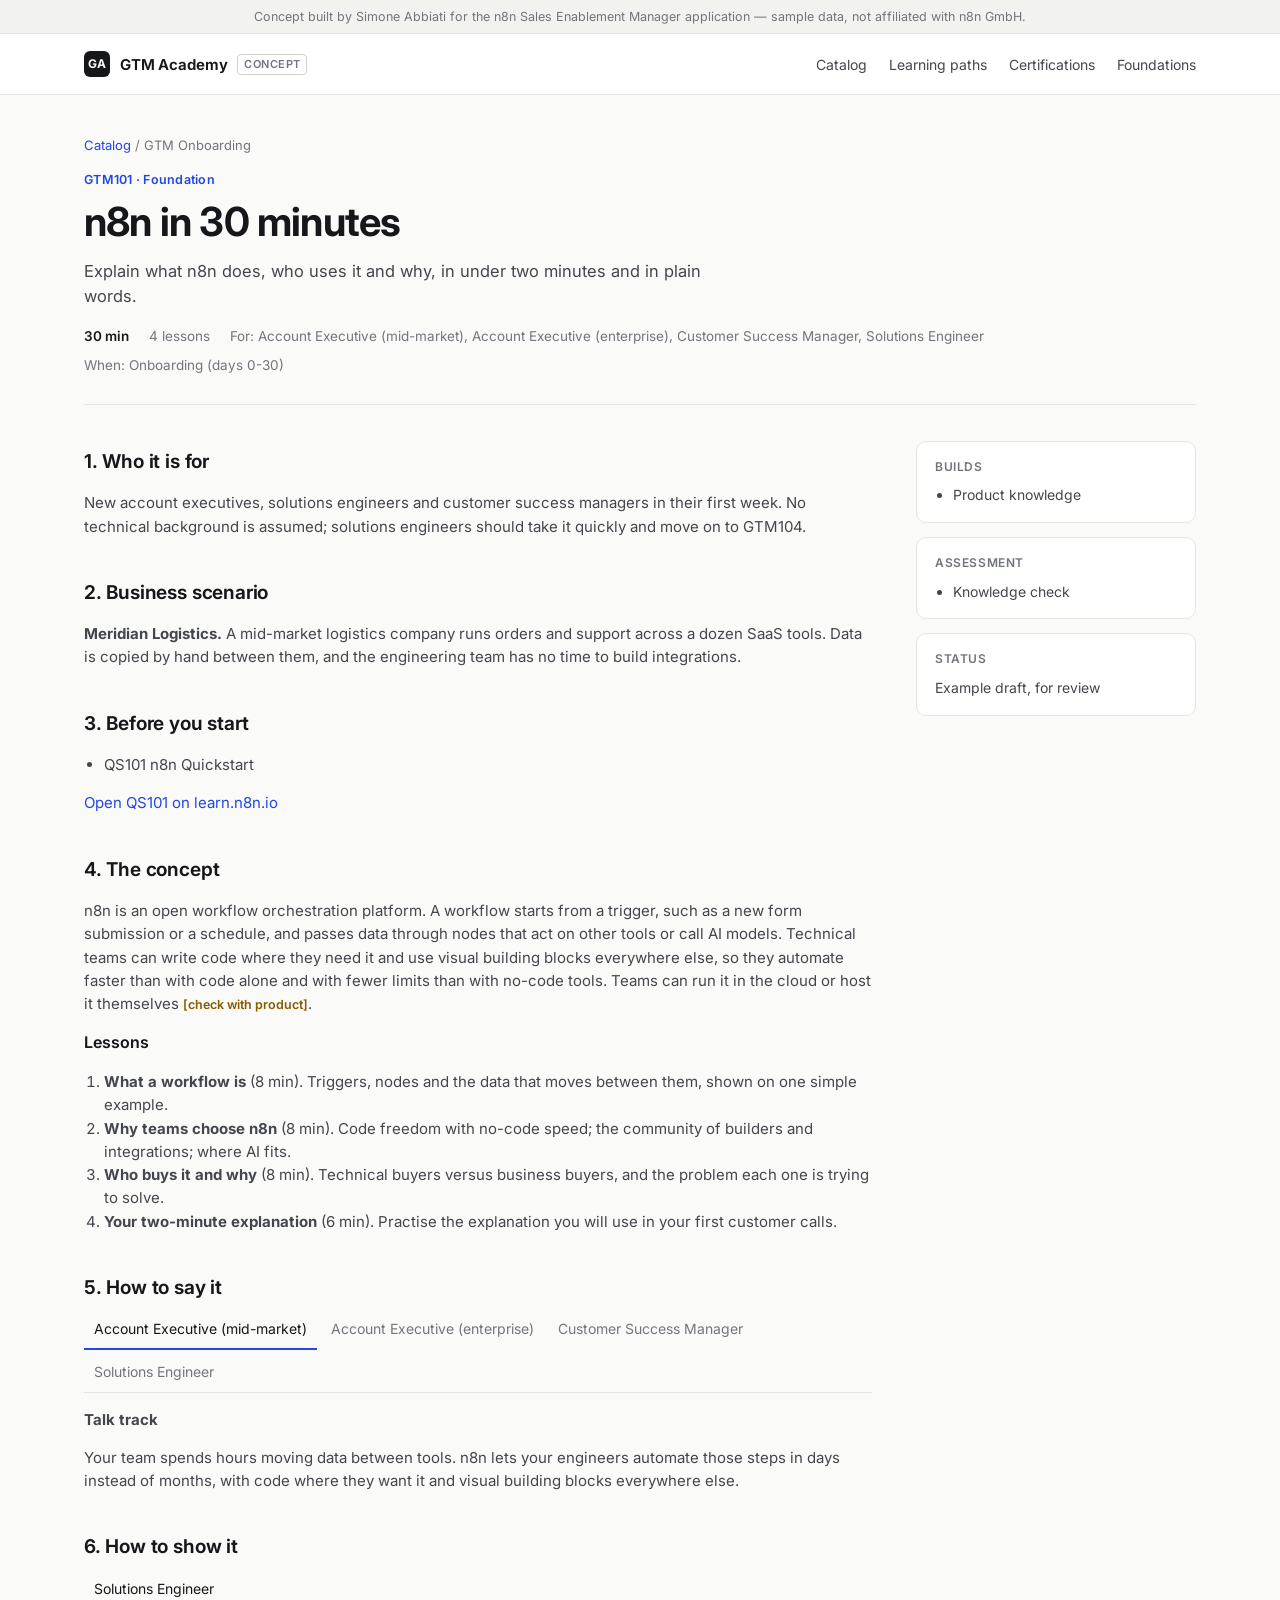
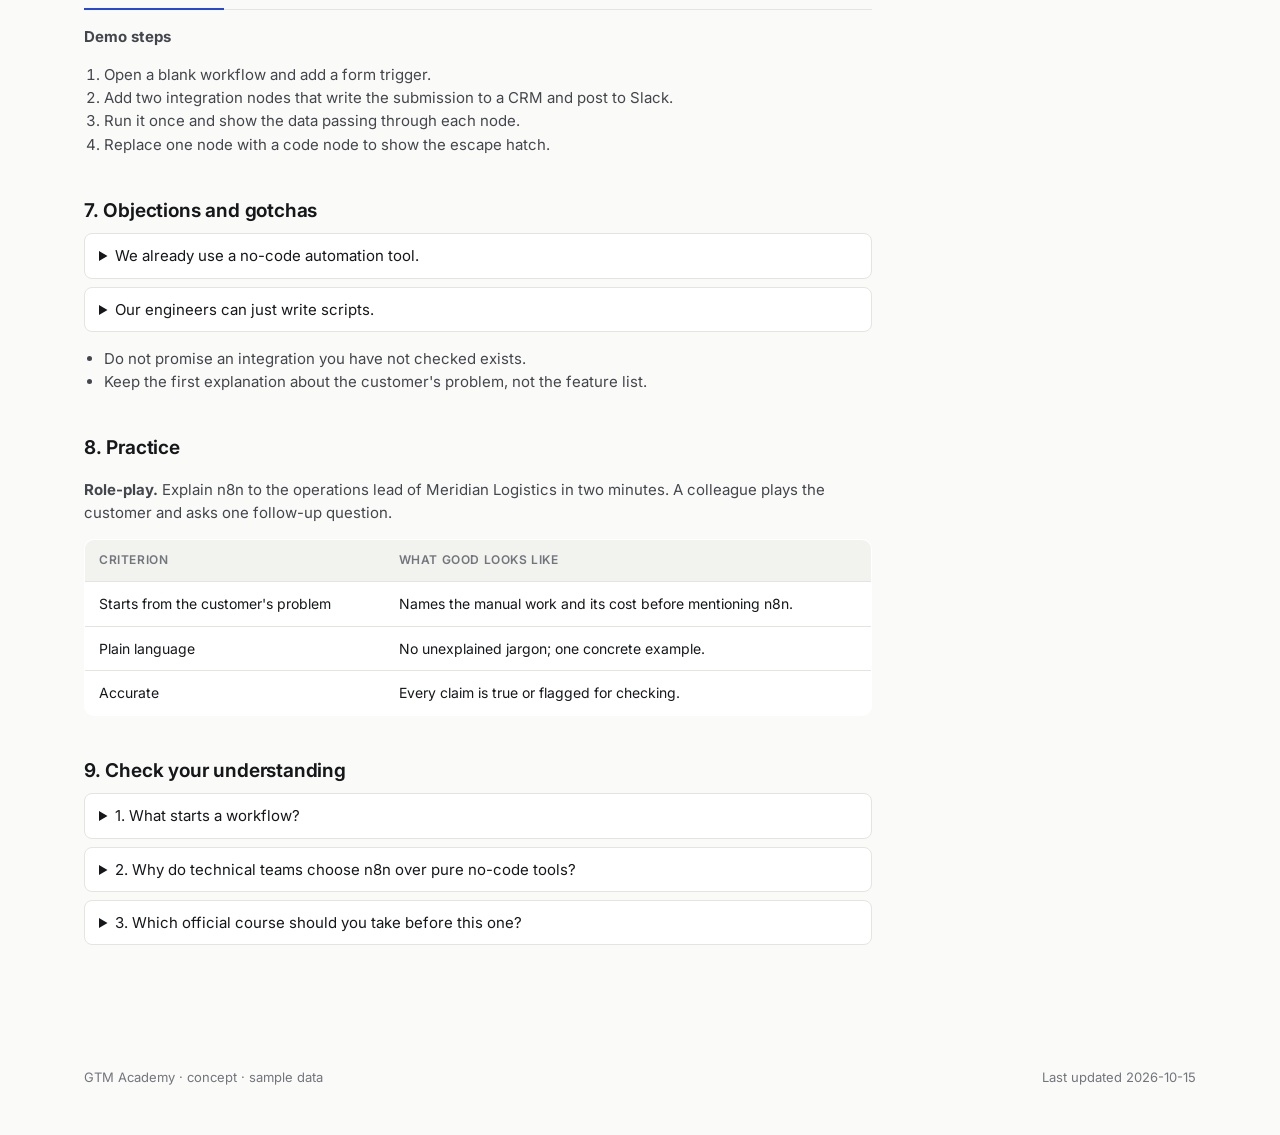
==== courses/GTM101.html @ ddec6ddb "Redesign: professional catalog, course template, taxonomy-driven data Co-Authored-By: Claude Opus 5." ====
<!doctype html>
<html lang="en">
<head>
<meta charset="utf-8">
<meta name="viewport" content="width=device-width, initial-scale=1">
<title>n8n in 30 minutes — GTM Academy (concept)</title>
<link rel="preconnect" href="https://fonts.googleapis.com">
<link href="https://fonts.googleapis.com/css2?family=Inter:wght@400;500;600;650;700&display=swap" rel="stylesheet">
<link rel="stylesheet" href="../templates/style.css">
</head>
<body>
<div class="notice">Concept built by Simone Abbiati for the n8n Sales Enablement Manager application — sample data, not affiliated with n8n GmbH.</div>
<header class="top"><div class="wrap">
  <a class="brand" href="../"><span class="mark">GA</span>GTM Academy <span class="chip">Concept</span></a>
  <nav class="links"><a href="../#catalog">Catalog</a><a href="../#paths">Learning paths</a><a href="../#certifications">Certifications</a><a href="../#foundations">Foundations</a></nav>
</div></header>
<main class="wrap">
  <div class="course-head">
    <div class="crumbs"><a href="../#catalog">Catalog</a> / <span id="c-path"></span></div>
    <p class="eyebrow" id="c-code"></p>
    <h1 id="c-title"></h1>
    <p class="lead" id="c-objective"></p>
    <div class="facts-row" id="c-facts"></div>
  </div>
  <div class="course">
    <article id="c-body"></article>
    <aside id="c-side"></aside>
  </div>
</main>
<footer><div class="wrap"><span>GTM Academy · concept · sample data</span><span id="c-updated"></span></div></footer>
<script id="course-data" type="application/json">{"id": "GTM101", "title": "n8n in 30 minutes", "path": "GTM Onboarding", "level": "Foundation", "levelId": "L1", "minutes": 30, "roles": ["AE_MM", "AE_ENT", "CSM", "SE"], "competencies": ["Product knowledge"], "moments": ["Onboarding (days 0-30)"], "assessment": ["Knowledge check"], "status": "Example draft, for review", "updated": "2026-10-15", "objective": "Explain what n8n does, who uses it and why, in under two minutes and in plain words.", "who_its_for": "New account executives, solutions engineers and customer success managers in their first week. No technical background is assumed; solutions engineers should take it quickly and move on to GTM104.", "scenario": {"name": "Meridian Logistics", "problem": "A mid-market logistics company runs orders and support across a dozen SaaS tools. Data is copied by hand between them, and the engineering team has no time to build integrations."}, "prerequisites": [{"code": "QS101", "title": "n8n Quickstart", "url": "https://learn.n8n.io/courses/course-v1:n8n+QS101+2026H2/about"}], "concept": "n8n is an open workflow orchestration platform. A workflow starts from a trigger, such as a new form submission or a schedule, and passes data through nodes that act on other tools or call AI models. Technical teams can write code where they need it and use visual building blocks everywhere else, so they automate faster than with code alone and with fewer limits than with no-code tools. Teams can run it in the cloud or host it themselves [CHECK WITH PRODUCT].", "lessons": [{"title": "What a workflow is", "minutes": 8, "summary": "Triggers, nodes and the data that moves between them, shown on one simple example."}, {"title": "Why teams choose n8n", "minutes": 8, "summary": "Code freedom with no-code speed; the community of builders and integrations; where AI fits."}, {"title": "Who buys it and why", "minutes": 8, "summary": "Technical buyers versus business buyers, and the problem each one is trying to solve."}, {"title": "Your two-minute explanation", "minutes": 6, "summary": "Practise the explanation you will use in your first customer calls."}], "by_role": {"AE_MM": {"say": {"format": "Talk track", "text": "Your team spends hours moving data between tools. n8n lets your engineers automate those steps in days instead of months, with code where they want it and visual building blocks everywhere else."}}, "AE_ENT": {"say": {"format": "Talk track", "text": "n8n gives your platform team one place to build, run and govern automations, including AI agents, in the cloud or on your own infrastructure [CHECK WITH PRODUCT]."}}, "CSM": {"say": {"format": "Customer email", "text": "Subject: Getting more from your first workflows. A short note on the three workflows teams like yours usually automate next, and a link to book 20 minutes with me."}}, "SE": {"say": {"format": "Talk track", "text": "Start from the trigger and the systems involved; show that every node can be replaced by code when the visual version is not enough."}, "show": {"format": "Demo steps", "steps": ["Open a blank workflow and add a form trigger.", "Add two integration nodes that write the submission to a CRM and post to Slack.", "Run it once and show the data passing through each node.", "Replace one node with a code node to show the escape hatch."]}}}, "objections": [{"q": "We already use a no-code automation tool.", "a": "Ask where it stops: custom logic, volume, cost or data residency. n8n is chosen when teams outgrow those limits [CHECK WITH PRODUCT]."}, {"q": "Our engineers can just write scripts.", "a": "They can. The question is who maintains them, monitors them and changes them next quarter. Workflows make that visible to the whole team."}], "gotchas": ["Do not promise an integration you have not checked exists.", "Keep the first explanation about the customer's problem, not the feature list."], "practice": {"type": "Role-play", "brief": "Explain n8n to the operations lead of Meridian Logistics in two minutes. A colleague plays the customer and asks one follow-up question.", "rubric": [{"criterion": "Starts from the customer's problem", "good": "Names the manual work and its cost before mentioning n8n."}, {"criterion": "Plain language", "good": "No unexplained jargon; one concrete example."}, {"criterion": "Accurate", "good": "Every claim is true or flagged for checking."}]}, "check": [{"q": "What starts a workflow?", "answer": "A trigger, such as a new form submission, a webhook or a schedule."}, {"q": "Why do technical teams choose n8n over pure no-code tools?", "answer": "They can write code where they need it and avoid the limits of visual-only tools, while still building faster than with code alone."}, {"q": "Which official course should you take before this one?", "answer": "QS101 n8n Quickstart."}]}</script>
<script>
(function(){
  var C=JSON.parse(document.getElementById('course-data').textContent);
  var esc=function(t){return String(t==null?'':t).replace(/[&<>"]/g,function(c){return {'&':'&amp;','<':'&lt;','>':'&gt;','"':'&quot;'}[c]}).replace(/\[CHECK WITH PRODUCT\]/g,'<span class="check">[check with product]</span>')};
  var ROLE={AE_MM:'Account Executive (mid-market)',AE_ENT:'Account Executive (enterprise)',SE:'Solutions Engineer',CSM:'Customer Success Manager',PARTNER:'Partner / implementation consultant'};
  var $=function(s){return document.getElementById(s)};
  document.title=C.title+' — GTM Academy (concept)';
  $('c-path').textContent=C.path; $('c-code').textContent=C.id+' · '+C.level; $('c-title').textContent=C.title; $('c-objective').textContent=C.objective;
  $('c-facts').innerHTML=['<span><b>'+C.minutes+' min</b></span>','<span>'+esc(C.lessons.length)+' lessons</span>','<span>For: '+esc(C.roles.map(function(r){return ROLE[r]||r}).join(', '))+'</span>','<span>When: '+esc(C.moments.join(', '))+'</span>'].join('');
  var ul=function(a){return '<ul>'+a.map(function(x){return '<li>'+esc(x)+'</li>'}).join('')+'</ul>'};
  var tabs=function(key,label){var roles=C.roles.filter(function(r){return C.by_role[r]&&C.by_role[r][key]});
    if(!roles.length)return '';
    return '<section><h2>'+label+'</h2><div class="tabs" data-k="'+key+'">'+roles.map(function(r,i){return '<button data-r="'+r+'" class="'+(i?'':'on')+'">'+esc(ROLE[r]||r)+'</button>'}).join('')+'</div>'+
      roles.map(function(r,i){var b=C.by_role[r][key];return '<div class="pane" data-k="'+key+'" data-r="'+r+'"'+(i?' hidden':'')+'><p><b>'+esc(b.format)+'</b></p>'+(b.steps?'<ol>'+b.steps.map(function(s){return '<li>'+esc(s)+'</li>'}).join('')+'</ol>':'')+(b.text?'<p>'+esc(b.text)+'</p>':'')+'</div>'}).join('')+'</section>'};
  var h='';
  h+='<section><h2>1. Who it is for</h2><p>'+esc(C.who_its_for)+'</p></section>';
  h+='<section><h2>2. Business scenario</h2><p><b>'+esc(C.scenario.name)+'.</b> '+esc(C.scenario.problem)+'</p></section>';
  h+='<section><h2>3. Before you start</h2>'+(C.prerequisites.length?ul(C.prerequisites.map(function(p){return p.code+' '+p.title})):'<p>No prerequisite.</p>')+(C.prerequisites.length?'<p>'+C.prerequisites.map(function(p){return '<a href="'+p.url+'" target="_blank" rel="noopener">Open '+esc(p.code)+' on learn.n8n.io</a>'}).join(' · ')+'</p>':'')+'</section>';
  h+='<section><h2>4. The concept</h2><p>'+esc(C.concept)+'</p><h3>Lessons</h3><ol>'+C.lessons.map(function(l){return '<li><b>'+esc(l.title)+'</b> ('+l.minutes+' min). '+esc(l.summary)+'</li>'}).join('')+'</ol></section>';
  h+=tabs('say','5. How to say it');
  h+=tabs('show','6. How to show it');
  h+='<section><h2>7. Objections and gotchas</h2>'+C.objections.map(function(o){return '<details class="q"><summary>'+esc(o.q)+'</summary><p>'+esc(o.a)+'</p></details>'}).join('')+(C.gotchas&&C.gotchas.length?ul(C.gotchas):'')+'</section>';
  h+='<section><h2>8. Practice</h2><p><b>'+esc(C.practice.type)+'.</b> '+esc(C.practice.brief)+'</p><table class="t"><thead><tr><th>Criterion</th><th>What good looks like</th></tr></thead><tbody>'+C.practice.rubric.map(function(r){return '<tr><td>'+esc(r.criterion)+'</td><td>'+esc(r.good)+'</td></tr>'}).join('')+'</tbody></table></section>';
  h+='<section><h2>9. Check your understanding</h2>'+C.check.map(function(q,i){return '<details class="q"><summary>'+(i+1)+'. '+esc(q.q)+'</summary><p>'+esc(q.answer)+'</p></details>'}).join('')+'</section>';
  $('c-body').innerHTML=h;
  document.querySelectorAll('.tabs').forEach(function(t){t.querySelectorAll('button').forEach(function(b){b.onclick=function(){var k=t.dataset.k;t.querySelectorAll('button').forEach(function(x){x.classList.toggle('on',x===b)});document.querySelectorAll('.pane[data-k="'+k+'"]').forEach(function(p){p.hidden=p.dataset.r!==b.dataset.r})}})});
  $('c-side').innerHTML='<div class="box"><h4>Builds</h4>'+ul(C.competencies)+'</div><div class="box"><h4>Assessment</h4>'+ul(C.assessment)+'</div><div class="box"><h4>Status</h4><p style="margin:0;color:var(--soft)">'+esc(C.status)+'</p></div>';
  $('c-updated').textContent='Last updated '+C.updated;
})();
</script>
</body>
</html>
---- templates/style.css ----
:root{
  --bg:#FAFAF8; --surface:#FFFFFF; --ink:#16171A; --soft:#44464D; --muted:#73757D; --line:#E4E4E0; --line-strong:#D2D2CC;
  --accent:#2347E0; --accent-ink:#FFFFFF; --accent-soft:#EEF1FE; --notice:#F2F2EE;
  --l1:#2F6B3A; --l2:#8A5A00; --l3:#8E2D22;
  --radius:10px; --shadow:0 1px 2px rgba(20,20,20,.04);
  --sans:"Inter",system-ui,-apple-system,"Segoe UI",sans-serif;
}
@media (prefers-color-scheme:dark){:root{
  --bg:#121315; --surface:#1A1B1E; --ink:#ECECEA; --soft:#C3C4C7; --muted:#8C8E95; --line:#2A2B2F; --line-strong:#3A3B40;
  --accent:#7C9BFF; --accent-ink:#0E1220; --accent-soft:#1D2337; --notice:#1D1E21;
  --l1:#7CC48A; --l2:#E0B45A; --l3:#E58A7C; --shadow:none;
}}
*{box-sizing:border-box}
html{scroll-behavior:smooth}
body{margin:0;background:var(--bg);color:var(--ink);font:15px/1.55 var(--sans);-webkit-font-smoothing:antialiased}
a{color:var(--accent);text-decoration:none}
a:hover{text-decoration:underline}
.wrap{max-width:1160px;margin:0 auto;padding:0 24px}
.notice{background:var(--notice);border-bottom:1px solid var(--line);font-size:12.5px;color:var(--muted);text-align:center;padding:7px 16px}
header.top{background:var(--surface);border-bottom:1px solid var(--line);position:sticky;top:0;z-index:5}
header.top .wrap{display:flex;align-items:center;justify-content:space-between;height:60px;gap:16px}
.brand{display:flex;align-items:center;gap:10px;color:var(--ink);font-weight:650;letter-spacing:-.01em}
.brand:hover{text-decoration:none}
.mark{width:26px;height:26px;border-radius:6px;background:var(--ink);color:var(--bg);display:grid;place-items:center;font-size:12px;font-weight:700}
.chip{font-size:11px;font-weight:600;letter-spacing:.04em;text-transform:uppercase;color:var(--muted);border:1px solid var(--line-strong);border-radius:4px;padding:1px 6px}
nav.links{display:flex;gap:22px;font-size:14px}
nav.links a{color:var(--soft)}
nav.links a:hover{color:var(--ink);text-decoration:none}
.hero{padding:56px 0 36px;border-bottom:1px solid var(--line)}
.eyebrow{font-size:12.5px;font-weight:600;color:var(--accent);letter-spacing:.02em;margin:0 0 10px}
h1{font-size:clamp(28px,3.4vw,40px);line-height:1.15;letter-spacing:-.02em;margin:0;max-width:22ch;font-weight:680}
h2{font-size:22px;letter-spacing:-.01em;margin:0 0 6px;font-weight:650}
h3{font-size:16px;margin:0;font-weight:620}
.lead{color:var(--soft);font-size:16.5px;max-width:62ch;margin:14px 0 0}
.search{margin-top:26px;display:flex;max-width:560px}
.search input{flex:1;font:inherit;font-size:15px;padding:12px 14px;border:1px solid var(--line-strong);border-radius:var(--radius);background:var(--surface);color:var(--ink)}
.search input:focus{outline:2px solid var(--accent-soft);border-color:var(--accent)}
.facts{display:flex;gap:32px;margin-top:26px;color:var(--muted);font-size:13.5px}
.facts b{display:block;color:var(--ink);font-size:20px;font-weight:650}
section.block{padding:44px 0;border-bottom:1px solid var(--line)}
.sub{color:var(--muted);margin:0 0 22px;max-width:70ch}
.update{display:flex;gap:16px;align-items:flex-start;background:var(--surface);border:1px solid var(--line);border-left:3px solid var(--accent);border-radius:var(--radius);padding:14px 18px;margin-top:28px;max-width:860px}
.update .k{font-size:11.5px;font-weight:600;text-transform:uppercase;letter-spacing:.05em;color:var(--muted);white-space:nowrap;padding-top:2px}
.update p{margin:0;font-size:14px;color:var(--soft)}
.update b{color:var(--ink)}
.catalog{display:grid;grid-template-columns:240px 1fr;gap:36px;align-items:start}
.filters{position:sticky;top:84px;font-size:14px}
.fgroup{border-top:1px solid var(--line);padding:14px 0}
.fgroup:first-child{border-top:0;padding-top:0}
.fgroup h4{margin:0 0 8px;font-size:12px;text-transform:uppercase;letter-spacing:.05em;color:var(--muted);font-weight:600}
.fgroup label{display:flex;gap:8px;align-items:flex-start;padding:3px 0;cursor:pointer;color:var(--soft)}
.fgroup input{margin-top:4px;accent-color:var(--accent)}
.fgroup select{width:100%;font:inherit;font-size:14px;padding:7px 8px;border:1px solid var(--line-strong);border-radius:8px;background:var(--surface);color:var(--ink)}
.reset{background:none;border:0;padding:0;color:var(--accent);font:inherit;font-size:13px;cursor:pointer}
.rolecard{background:var(--surface);border:1px solid var(--line);border-radius:var(--radius);padding:16px 18px;margin-bottom:16px;display:none}
.rolecard.on{display:block}
.rolecard dl{display:grid;grid-template-columns:120px 1fr;gap:6px 16px;margin:10px 0 0;font-size:14px}
.rolecard dt{color:var(--muted)}
.rolecard dd{margin:0;color:var(--soft)}
.count{font-size:13px;color:var(--muted);margin:0 0 10px}
.list{border:1px solid var(--line);border-radius:var(--radius);background:var(--surface);overflow:hidden}
.row{display:grid;grid-template-columns:78px 1fr auto;gap:16px;padding:16px 18px;border-top:1px solid var(--line);color:inherit}
.row:first-child{border-top:0}
a.row:hover{background:var(--accent-soft);text-decoration:none}
.code{font:600 12.5px/1.6 ui-monospace,SFMono-Regular,Menlo,monospace;color:var(--muted)}
.row .meta{font-size:13px;color:var(--muted);margin-top:3px}
.row .roles{font-size:12.5px;color:var(--soft);margin-top:6px}
.row .side{text-align:right;font-size:12.5px;color:var(--muted);white-space:nowrap}
.lvl{display:inline-block;font-size:11.5px;font-weight:600;border:1px solid currentColor;border-radius:4px;padding:0 6px;margin-bottom:4px}
.lvl.L1{color:var(--l1)} .lvl.L2{color:var(--l2)} .lvl.L3{color:var(--l3)}
.soon{font-size:12px;color:var(--muted)}
.empty{padding:28px;text-align:center;color:var(--muted)}
.paths{display:grid;grid-template-columns:repeat(auto-fill,minmax(210px,1fr));gap:14px}
.path{background:var(--surface);border:1px solid var(--line);border-radius:var(--radius);padding:16px}
.path .pid{font-size:12px;color:var(--muted);font-weight:600}
.path ol{margin:10px 0 0;padding-left:18px;font-size:13.5px;color:var(--soft)}
.path li{margin:3px 0}
table.t{width:100%;border-collapse:collapse;background:var(--surface);border:1px solid var(--line);border-radius:var(--radius);overflow:hidden;font-size:14px}
.t th,.t td{text-align:left;padding:11px 14px;border-top:1px solid var(--line);vertical-align:top}
.t th{border-top:0;font-size:12px;text-transform:uppercase;letter-spacing:.05em;color:var(--muted);font-weight:600;background:var(--notice)}
.t td.c{font:600 12.5px ui-monospace,Menlo,monospace;color:var(--muted);white-space:nowrap}
.cols{display:grid;grid-template-columns:repeat(auto-fit,minmax(260px,1fr));gap:24px}
.cols p{margin:6px 0 0;color:var(--soft);font-size:14px}
footer{padding:32px 0 48px;color:var(--muted);font-size:13px}
footer .wrap{display:flex;justify-content:space-between;gap:16px;flex-wrap:wrap}
/* course page */
.crumbs{font-size:13px;color:var(--muted);margin-bottom:14px}
.course-head{padding:40px 0 28px;border-bottom:1px solid var(--line)}
.facts-row{display:flex;flex-wrap:wrap;gap:8px 20px;margin-top:16px;font-size:13.5px;color:var(--muted)}
.facts-row b{color:var(--ink);font-weight:600}
.course{display:grid;grid-template-columns:1fr 280px;gap:44px;padding:36px 0 56px;align-items:start}
.course article section{margin-bottom:34px}
.course article h2{font-size:19px;padding-top:6px}
.course article p,.course article li{color:var(--soft)}
.course article ol,.course article ul{padding-left:20px}
.course aside{position:sticky;top:84px;font-size:14px}
.box{background:var(--surface);border:1px solid var(--line);border-radius:var(--radius);padding:16px 18px;margin-bottom:14px}
.box h4{margin:0 0 8px;font-size:12px;text-transform:uppercase;letter-spacing:.05em;color:var(--muted);font-weight:600}
.box ul{margin:0;padding-left:18px;color:var(--soft)}
.tabs{display:flex;gap:4px;border-bottom:1px solid var(--line);margin:8px 0 14px;flex-wrap:wrap}
.tabs button{background:none;border:0;border-bottom:2px solid transparent;padding:8px 10px;font:inherit;font-size:14px;color:var(--muted);cursor:pointer;margin-bottom:-1px}
.tabs button.on{color:var(--ink);border-color:var(--accent)}
.check{color:var(--l2);font-weight:600;font-size:12.5px}
details.q{border:1px solid var(--line);border-radius:8px;padding:10px 14px;margin:8px 0;background:var(--surface)}
details.q summary{cursor:pointer;color:var(--ink)}
@media (max-width:900px){.catalog,.course{grid-template-columns:1fr}.filters,.course aside{position:static}nav.links{display:none}.row{grid-template-columns:64px 1fr}.row .side{grid-column:2;text-align:left}}
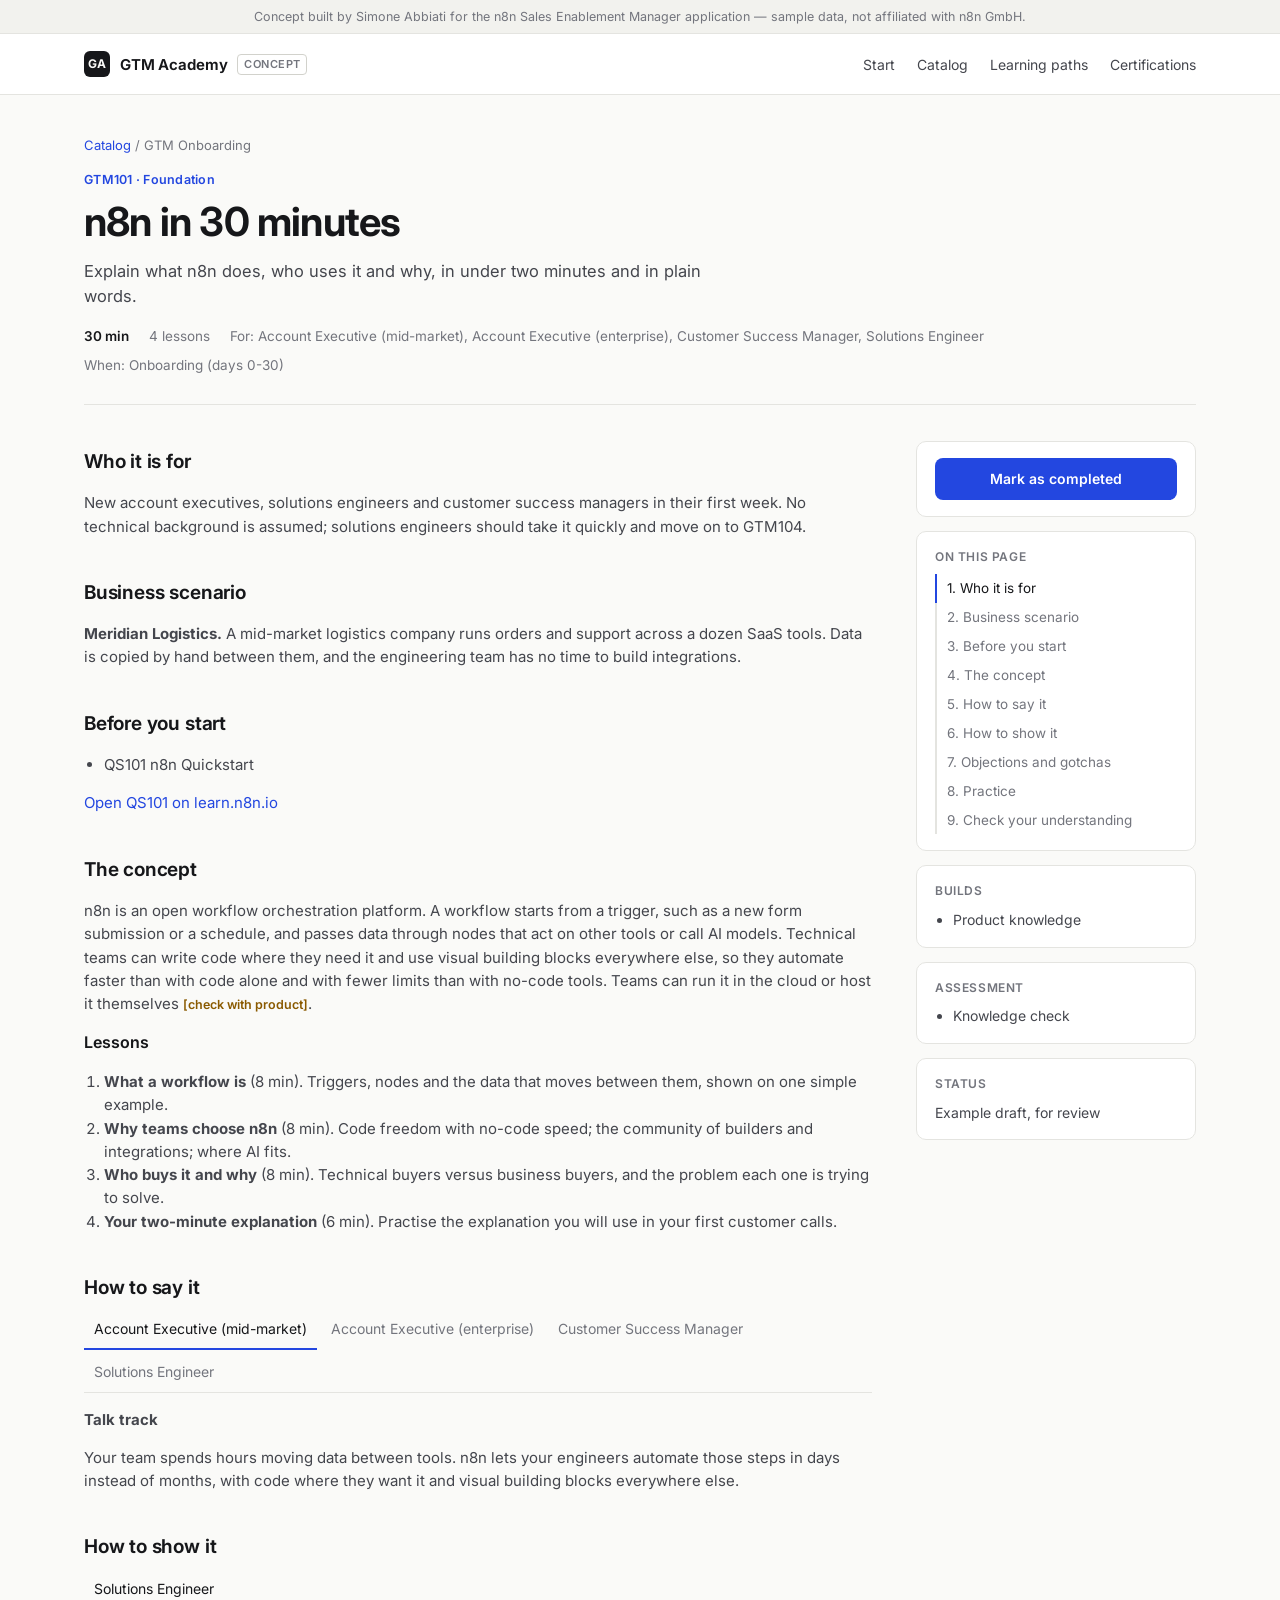
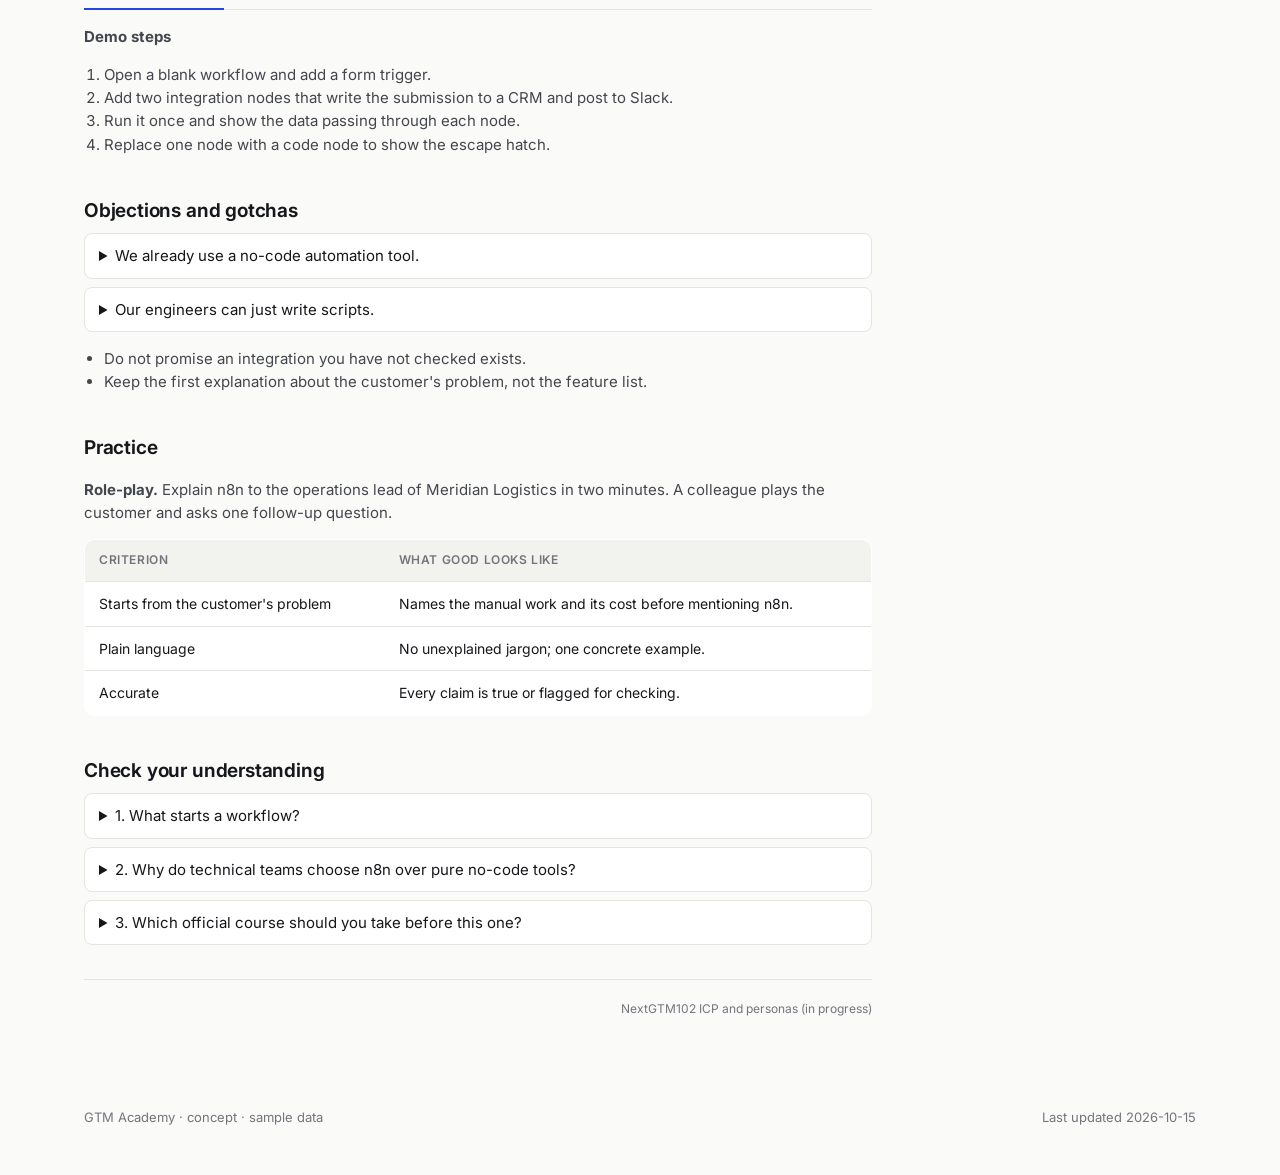
==== commit a72944ef: "UX v2: start by role, personal path and progress, card catalog with facets and sorting, shareable fi" ====
--- a/courses/GTM101.html
+++ b/courses/GTM101.html
@@ -9,10 +9,12 @@
 <link rel="stylesheet" href="../templates/style.css">
 </head>
 <body>
+<div class="readbar" id="readbar" aria-hidden="true"></div>
+<a class="skip" href="#c-body">Skip to the course</a>
 <div class="notice">Concept built by Simone Abbiati for the n8n Sales Enablement Manager application — sample data, not affiliated with n8n GmbH.</div>
 <header class="top"><div class="wrap">
   <a class="brand" href="../"><span class="mark">GA</span>GTM Academy <span class="chip">Concept</span></a>
-  <nav class="links"><a href="../#catalog">Catalog</a><a href="../#paths">Learning paths</a><a href="../#certifications">Certifications</a><a href="../#foundations">Foundations</a></nav>
+  <nav class="links" aria-label="Sections"><a href="../#start">Start</a><a href="../#catalog">Catalog</a><a href="../#paths">Learning paths</a><a href="../#certifications">Certifications</a></nav>
 </div></header>
 <main class="wrap">
   <div class="course-head">
@@ -32,30 +34,56 @@
 <script>
 (function(){
   var C=JSON.parse(document.getElementById('course-data').textContent);
+  var store={get:function(k,d){try{var v=localStorage.getItem(k);return v?JSON.parse(v):d}catch(e){return d}},set:function(k,v){try{localStorage.setItem(k,JSON.stringify(v))}catch(e){}}};
   var esc=function(t){return String(t==null?'':t).replace(/[&<>"]/g,function(c){return {'&':'&amp;','<':'&lt;','>':'&gt;','"':'&quot;'}[c]}).replace(/\[CHECK WITH PRODUCT\]/g,'<span class="check">[check with product]</span>')};
   var ROLE={AE_MM:'Account Executive (mid-market)',AE_ENT:'Account Executive (enterprise)',SE:'Solutions Engineer',CSM:'Customer Success Manager',PARTNER:'Partner / implementation consultant'};
   var $=function(s){return document.getElementById(s)};
+  var pref=store.get('gtm-academy-role','');
   document.title=C.title+' — GTM Academy (concept)';
   $('c-path').textContent=C.path; $('c-code').textContent=C.id+' · '+C.level; $('c-title').textContent=C.title; $('c-objective').textContent=C.objective;
-  $('c-facts').innerHTML=['<span><b>'+C.minutes+' min</b></span>','<span>'+esc(C.lessons.length)+' lessons</span>','<span>For: '+esc(C.roles.map(function(r){return ROLE[r]||r}).join(', '))+'</span>','<span>When: '+esc(C.moments.join(', '))+'</span>'].join('');
+  $('c-facts').innerHTML=['<span><b>'+C.minutes+' min</b></span>','<span>'+C.lessons.length+' lessons</span>','<span>For: '+esc(C.roles.map(function(r){return ROLE[r]||r}).join(', '))+'</span>','<span>When: '+esc(C.moments.join(', '))+'</span>'].join('');
   var ul=function(a){return '<ul>'+a.map(function(x){return '<li>'+esc(x)+'</li>'}).join('')+'</ul>'};
-  var tabs=function(key,label){var roles=C.roles.filter(function(r){return C.by_role[r]&&C.by_role[r][key]});
-    if(!roles.length)return '';
-    return '<section><h2>'+label+'</h2><div class="tabs" data-k="'+key+'">'+roles.map(function(r,i){return '<button data-r="'+r+'" class="'+(i?'':'on')+'">'+esc(ROLE[r]||r)+'</button>'}).join('')+'</div>'+
-      roles.map(function(r,i){var b=C.by_role[r][key];return '<div class="pane" data-k="'+key+'" data-r="'+r+'"'+(i?' hidden':'')+'><p><b>'+esc(b.format)+'</b></p>'+(b.steps?'<ol>'+b.steps.map(function(s){return '<li>'+esc(s)+'</li>'}).join('')+'</ol>':'')+(b.text?'<p>'+esc(b.text)+'</p>':'')+'</div>'}).join('')+'</section>'};
+  var S=[];
+  var sec=function(id,title,html){if(!html)return '';S.push([id,title]);return '<section id="'+id+'"><h2>'+title+'</h2>'+html+'</section>'};
+  var tabs=function(key){var roles=C.roles.filter(function(r){return C.by_role[r]&&C.by_role[r][key]});if(!roles.length)return '';
+    var first=roles.indexOf(pref)>-1?pref:roles[0];
+    return '<div class="tabs" role="tablist" data-k="'+key+'">'+roles.map(function(r){return '<button role="tab" aria-selected="'+(r===first)+'" data-r="'+r+'" class="'+(r===first?'on':'')+'">'+esc(ROLE[r]||r)+'</button>'}).join('')+'</div>'+
+      roles.map(function(r){var b=C.by_role[r][key];return '<div class="pane" role="tabpanel" data-k="'+key+'" data-r="'+r+'"'+(r===first?'':' hidden')+'><p><b>'+esc(b.format)+'</b></p>'+(b.steps?'<ol>'+b.steps.map(function(s){return '<li>'+esc(s)+'</li>'}).join('')+'</ol>':'')+(b.text?'<p>'+esc(b.text)+'</p>':'')+'</div>'}).join('')};
   var h='';
-  h+='<section><h2>1. Who it is for</h2><p>'+esc(C.who_its_for)+'</p></section>';
-  h+='<section><h2>2. Business scenario</h2><p><b>'+esc(C.scenario.name)+'.</b> '+esc(C.scenario.problem)+'</p></section>';
-  h+='<section><h2>3. Before you start</h2>'+(C.prerequisites.length?ul(C.prerequisites.map(function(p){return p.code+' '+p.title})):'<p>No prerequisite.</p>')+(C.prerequisites.length?'<p>'+C.prerequisites.map(function(p){return '<a href="'+p.url+'" target="_blank" rel="noopener">Open '+esc(p.code)+' on learn.n8n.io</a>'}).join(' · ')+'</p>':'')+'</section>';
-  h+='<section><h2>4. The concept</h2><p>'+esc(C.concept)+'</p><h3>Lessons</h3><ol>'+C.lessons.map(function(l){return '<li><b>'+esc(l.title)+'</b> ('+l.minutes+' min). '+esc(l.summary)+'</li>'}).join('')+'</ol></section>';
-  h+=tabs('say','5. How to say it');
-  h+=tabs('show','6. How to show it');
-  h+='<section><h2>7. Objections and gotchas</h2>'+C.objections.map(function(o){return '<details class="q"><summary>'+esc(o.q)+'</summary><p>'+esc(o.a)+'</p></details>'}).join('')+(C.gotchas&&C.gotchas.length?ul(C.gotchas):'')+'</section>';
-  h+='<section><h2>8. Practice</h2><p><b>'+esc(C.practice.type)+'.</b> '+esc(C.practice.brief)+'</p><table class="t"><thead><tr><th>Criterion</th><th>What good looks like</th></tr></thead><tbody>'+C.practice.rubric.map(function(r){return '<tr><td>'+esc(r.criterion)+'</td><td>'+esc(r.good)+'</td></tr>'}).join('')+'</tbody></table></section>';
-  h+='<section><h2>9. Check your understanding</h2>'+C.check.map(function(q,i){return '<details class="q"><summary>'+(i+1)+'. '+esc(q.q)+'</summary><p>'+esc(q.answer)+'</p></details>'}).join('')+'</section>';
+  h+=sec('who','Who it is for','<p>'+esc(C.who_its_for)+'</p>');
+  h+=sec('scenario','Business scenario','<p><b>'+esc(C.scenario.name)+'.</b> '+esc(C.scenario.problem)+'</p>');
+  h+=sec('before','Before you start',(C.prerequisites.length?ul(C.prerequisites.map(function(p){return p.code+' '+p.title}))+'<p>'+C.prerequisites.map(function(p){return '<a href="'+p.url+'" target="_blank" rel="noopener">Open '+esc(p.code)+' on learn.n8n.io</a>'}).join(' · ')+'</p>':'<p>No prerequisite.</p>'));
+  h+=sec('concept','The concept','<p>'+esc(C.concept)+'</p><h3>Lessons</h3><ol>'+C.lessons.map(function(l){return '<li><b>'+esc(l.title)+'</b> ('+l.minutes+' min). '+esc(l.summary)+'</li>'}).join('')+'</ol>');
+  h+=sec('say','How to say it',tabs('say'));
+  h+=sec('show','How to show it',tabs('show'));
+  h+=sec('objections','Objections and gotchas',C.objections.map(function(o){return '<details class="q"><summary>'+esc(o.q)+'</summary><p>'+esc(o.a)+'</p></details>'}).join('')+(C.gotchas&&C.gotchas.length?ul(C.gotchas):''));
+  h+=sec('practice','Practice','<p><b>'+esc(C.practice.type)+'.</b> '+esc(C.practice.brief)+'</p><table class="t"><thead><tr><th>Criterion</th><th>What good looks like</th></tr></thead><tbody>'+C.practice.rubric.map(function(r){return '<tr><td>'+esc(r.criterion)+'</td><td>'+esc(r.good)+'</td></tr>'}).join('')+'</tbody></table>');
+  h+=sec('check','Check your understanding',C.check.map(function(q,i){return '<details class="q"><summary>'+(i+1)+'. '+esc(q.q)+'</summary><p>'+esc(q.answer)+'</p></details>'}).join(''));
+  h+='<nav class="pager" id="pager" aria-label="Course navigation"></nav>';
   $('c-body').innerHTML=h;
-  document.querySelectorAll('.tabs').forEach(function(t){t.querySelectorAll('button').forEach(function(b){b.onclick=function(){var k=t.dataset.k;t.querySelectorAll('button').forEach(function(x){x.classList.toggle('on',x===b)});document.querySelectorAll('.pane[data-k="'+k+'"]').forEach(function(p){p.hidden=p.dataset.r!==b.dataset.r})}})});
-  $('c-side').innerHTML='<div class="box"><h4>Builds</h4>'+ul(C.competencies)+'</div><div class="box"><h4>Assessment</h4>'+ul(C.assessment)+'</div><div class="box"><h4>Status</h4><p style="margin:0;color:var(--soft)">'+esc(C.status)+'</p></div>';
+  /* tabs */
+  document.querySelectorAll('.tabs').forEach(function(t){t.querySelectorAll('button').forEach(function(b){b.onclick=function(){var k=t.dataset.k;
+    t.querySelectorAll('button').forEach(function(x){x.classList.toggle('on',x===b);x.setAttribute('aria-selected',String(x===b))});
+    document.querySelectorAll('.pane[data-k="'+k+'"]').forEach(function(p){p.hidden=p.dataset.r!==b.dataset.r})}})});
+  /* side */
+  var done=new Set(store.get('gtm-academy-done',[]));
+  $('c-side').innerHTML='<div class="box"><button class="complete" id="complete"></button></div><div class="box toc"><h4>On this page</h4>'+S.map(function(s,i){return '<a href="#'+s[0]+'" data-s="'+s[0]+'">'+(i+1)+'. '+s[1]+'</a>'}).join('')+'</div><div class="box"><h4>Builds</h4>'+ul(C.competencies)+'</div><div class="box"><h4>Assessment</h4>'+ul(C.assessment)+'</div><div class="box"><h4>Status</h4><p style="margin:0;color:var(--soft)">'+esc(C.status)+'</p></div>';
+  var btn=$('complete');
+  var paint=function(){var d=done.has(C.id);btn.textContent=d?'Completed ✓ (undo)':'Mark as completed';btn.classList.toggle('done',d)};
+  btn.onclick=function(){done.has(C.id)?done.delete(C.id):done.add(C.id);store.set('gtm-academy-done',Array.from(done));paint()};paint();
+  /* scrollspy + read bar */
+  var links=document.querySelectorAll('.toc a');
+  var onScroll=function(){var y=window.scrollY+120,cur=S[0][0];S.forEach(function(s){var el=document.getElementById(s[0]);if(el&&el.offsetTop<=y)cur=s[0]});
+    links.forEach(function(a){a.classList.toggle('on',a.dataset.s===cur)});
+    var max=document.documentElement.scrollHeight-window.innerHeight;$('readbar').style.width=(max>0?Math.min(100,window.scrollY/max*100):0)+'%'};
+  window.addEventListener('scroll',onScroll,{passive:true});onScroll();
+  /* pager: read the live catalog */
+  fetch('../index.html').then(function(r){return r.text()}).then(function(t){
+    var m=t.match(/<script id="academy-data" type="application\/json">([\s\S]*?)<\/script>/);if(!m)return;
+    var D=JSON.parse(m[1]),ids=D.courses.map(function(c){return c.id}),i=ids.indexOf(C.id),pages=new Set(D.pages||[]);
+    var link=function(c,lab,al){if(!c)return '<span></span>';return pages.has(c.id)?'<a href="'+c.id+'.html" style="text-align:'+al+'"><span>'+lab+'</span>'+c.id+' '+esc(c.title)+'</a>':'<span style="text-align:'+al+'"><span>'+lab+'</span>'+c.id+' '+esc(c.title)+' (in progress)</span>'};
+    $('pager').innerHTML=link(D.courses[i-1],'Previous','left')+link(D.courses[i+1],'Next','right');
+  }).catch(function(){});
   $('c-updated').textContent='Last updated '+C.updated;
 })();
 </script>
--- a/templates/style.css
+++ b/templates/style.css
@@ -104,3 +104,81 @@
 details.q{border:1px solid var(--line);border-radius:8px;padding:10px 14px;margin:8px 0;background:var(--surface)}
 details.q summary{cursor:pointer;color:var(--ink)}
 @media (max-width:900px){.catalog,.course{grid-template-columns:1fr}.filters,.course aside{position:static}nav.links{display:none}.row{grid-template-columns:64px 1fr}.row .side{grid-column:2;text-align:left}}
+
+/* ===== v2: role start, progress, cards, badges, pipeline, a11y ===== */
+.skip{position:absolute;left:-999px;top:8px;background:var(--ink);color:var(--bg);padding:8px 12px;border-radius:6px;z-index:20}
+.skip:focus{left:12px}
+:focus-visible{outline:2px solid var(--accent);outline-offset:2px;border-radius:4px}
+@media (prefers-reduced-motion:reduce){*{transition:none!important;scroll-behavior:auto!important}}
+kbd{font:600 11px ui-monospace,Menlo,monospace;border:1px solid var(--line-strong);border-bottom-width:2px;border-radius:4px;padding:0 5px;color:var(--muted)}
+.search{position:relative}
+.search kbd{position:absolute;right:12px;top:50%;transform:translateY(-50%)}
+.start{margin-top:34px}
+.start h2{font-size:15px;font-weight:600;color:var(--soft);margin-bottom:12px}
+.roles{display:grid;grid-template-columns:repeat(5,1fr);gap:10px}
+.rolebtn{all:unset;box-sizing:border-box;cursor:pointer;background:var(--surface);border:1px solid var(--line);border-radius:var(--radius);padding:14px;display:flex;flex-direction:column;gap:6px;transition:border-color .15s,box-shadow .15s}
+.rolebtn:hover{border-color:var(--line-strong);box-shadow:0 4px 14px rgba(20,20,20,.06)}
+.rolebtn[aria-pressed=true]{border-color:var(--accent);box-shadow:0 0 0 1px var(--accent)}
+.rolebtn .ic{width:30px;height:30px;border-radius:8px;background:var(--accent-soft);color:var(--accent);display:grid;place-items:center}
+.rolebtn b{font-size:14px;font-weight:600;color:var(--ink);line-height:1.25}
+.rolebtn span{font-size:12.5px;color:var(--muted)}
+.ic svg{width:17px;height:17px;stroke:currentColor;fill:none;stroke-width:1.8;stroke-linecap:round;stroke-linejoin:round}
+.mypath{margin-top:22px;background:var(--surface);border:1px solid var(--line);border-radius:var(--radius);padding:18px 20px;display:none}
+.mypath.on{display:block}
+.mypath-head{display:flex;justify-content:space-between;align-items:baseline;gap:12px;flex-wrap:wrap}
+.bar{height:6px;background:var(--line);border-radius:3px;overflow:hidden;margin:10px 0 4px}
+.bar span{display:block;height:100%;background:var(--accent);border-radius:3px}
+.steps{list-style:none;margin:14px 0 0;padding:0;display:grid;grid-template-columns:repeat(auto-fill,minmax(180px,1fr));gap:8px}
+.steps li{border:1px solid var(--line);border-radius:8px;padding:10px 12px;font-size:13.5px;display:flex;gap:10px;align-items:flex-start}
+.steps li.done{background:var(--accent-soft);border-color:transparent}
+.dot{flex:none;width:18px;height:18px;border-radius:50%;border:1.5px solid var(--line-strong);display:grid;place-items:center;font-size:11px;margin-top:1px}
+.done .dot{background:var(--accent);border-color:var(--accent);color:var(--accent-ink)}
+.steps a{color:var(--ink)}
+.toolbar{display:flex;justify-content:space-between;align-items:center;gap:12px;margin-bottom:12px;flex-wrap:wrap}
+.toolbar select{font:inherit;font-size:13.5px;padding:6px 8px;border:1px solid var(--line-strong);border-radius:8px;background:var(--surface);color:var(--ink)}
+.active-filters{display:flex;gap:6px;flex-wrap:wrap}
+.af{all:unset;cursor:pointer;font-size:12.5px;border:1px solid var(--line-strong);border-radius:6px;padding:2px 8px;color:var(--soft)}
+.af:hover{border-color:var(--accent);color:var(--accent)}
+.grid{display:grid;grid-template-columns:repeat(auto-fill,minmax(250px,1fr));gap:14px}
+.card{background:var(--surface);border:1px solid var(--line);border-radius:var(--radius);display:flex;flex-direction:column;color:inherit;transition:border-color .15s,box-shadow .15s,transform .15s;overflow:hidden}
+a.card:hover{text-decoration:none;border-color:var(--line-strong);box-shadow:0 6px 18px rgba(20,20,20,.07);transform:translateY(-1px)}
+.card-top{display:flex;justify-content:space-between;align-items:center;padding:14px 16px 0}
+.card-top .ic{width:34px;height:34px;border-radius:9px;background:var(--accent-soft);color:var(--accent);display:grid;place-items:center}
+.card-body{padding:12px 16px 14px;flex:1;display:flex;flex-direction:column;gap:6px}
+.card h3{font-size:15.5px;line-height:1.3}
+.card .meta{font-size:12.5px;color:var(--muted)}
+.card .desc{font-size:13.5px;color:var(--soft)}
+.card-foot{border-top:1px solid var(--line);padding:10px 16px;display:flex;justify-content:space-between;gap:8px;font-size:12.5px;color:var(--muted);align-items:center}
+.card .ok{color:var(--accent);font-weight:600}
+.tag{display:inline-flex;align-items:center;gap:4px;font-size:12px;color:var(--soft);border:1px solid var(--line);border-radius:5px;padding:1px 7px}
+.badges{display:grid;grid-template-columns:repeat(auto-fill,minmax(230px,1fr));gap:14px}
+.badge{background:var(--surface);border:1px solid var(--line);border-radius:var(--radius);padding:16px;display:flex;gap:14px;align-items:flex-start}
+.badge svg.hex{flex:none;width:52px;height:58px}
+.badge h3{font-size:14.5px}
+.badge p{margin:4px 0 0;font-size:13px;color:var(--muted)}
+.pipeline{display:grid;grid-template-columns:repeat(5,1fr);gap:0;margin-top:18px;counter-reset:s}
+.pipe{position:relative;background:var(--surface);border:1px solid var(--line);padding:14px;font-size:13.5px;color:var(--soft);counter-increment:s}
+.pipe:not(:last-child){border-right:0}
+.pipe:first-child{border-radius:var(--radius) 0 0 var(--radius)}
+.pipe:last-child{border-radius:0 var(--radius) var(--radius) 0}
+.pipe b{display:block;color:var(--ink);font-size:14px;margin-bottom:4px}
+.pipe b::before{content:counter(s) ". ";color:var(--accent)}
+.pipe.human{background:var(--accent-soft)}
+.filters-toggle{display:none}
+/* course page v2 */
+.toc{font-size:13.5px}
+.toc a{display:block;color:var(--muted);padding:4px 0 4px 10px;border-left:2px solid var(--line)}
+.toc a.on{color:var(--ink);border-color:var(--accent)}
+.readbar{position:fixed;top:0;left:0;height:3px;background:var(--accent);width:0;z-index:30}
+.complete{all:unset;box-sizing:border-box;cursor:pointer;width:100%;text-align:center;background:var(--accent);color:var(--accent-ink);font-weight:600;font-size:14px;padding:10px;border-radius:8px}
+.complete.done{background:var(--accent-soft);color:var(--accent)}
+.pager{display:flex;justify-content:space-between;gap:12px;border-top:1px solid var(--line);padding-top:20px;margin-top:10px;font-size:14px}
+.pager a{display:flex;flex-direction:column;gap:2px;max-width:48%}
+.pager span{font-size:12px;color:var(--muted)}
+.course article section{scroll-margin-top:84px}
+@media (max-width:1000px){.roles{grid-template-columns:repeat(2,1fr)}.pipeline{grid-template-columns:1fr}.pipe{border-right:1px solid var(--line)!important;border-radius:0!important;border-bottom:0}.pipe:last-child{border-bottom:1px solid var(--line)}}
+@media (max-width:900px){.filters-toggle{display:inline-block;all:unset;cursor:pointer;font-size:13.5px;color:var(--accent);margin-bottom:10px}.filters{display:none}.filters.open{display:block;margin-bottom:16px}}
+.card .eyerow{font-size:12px;color:var(--muted)}
+.card-foot{flex-wrap:wrap;row-gap:2px}
+.card-foot>span{white-space:nowrap}
+@media (max-width:900px){.search kbd{display:none}}
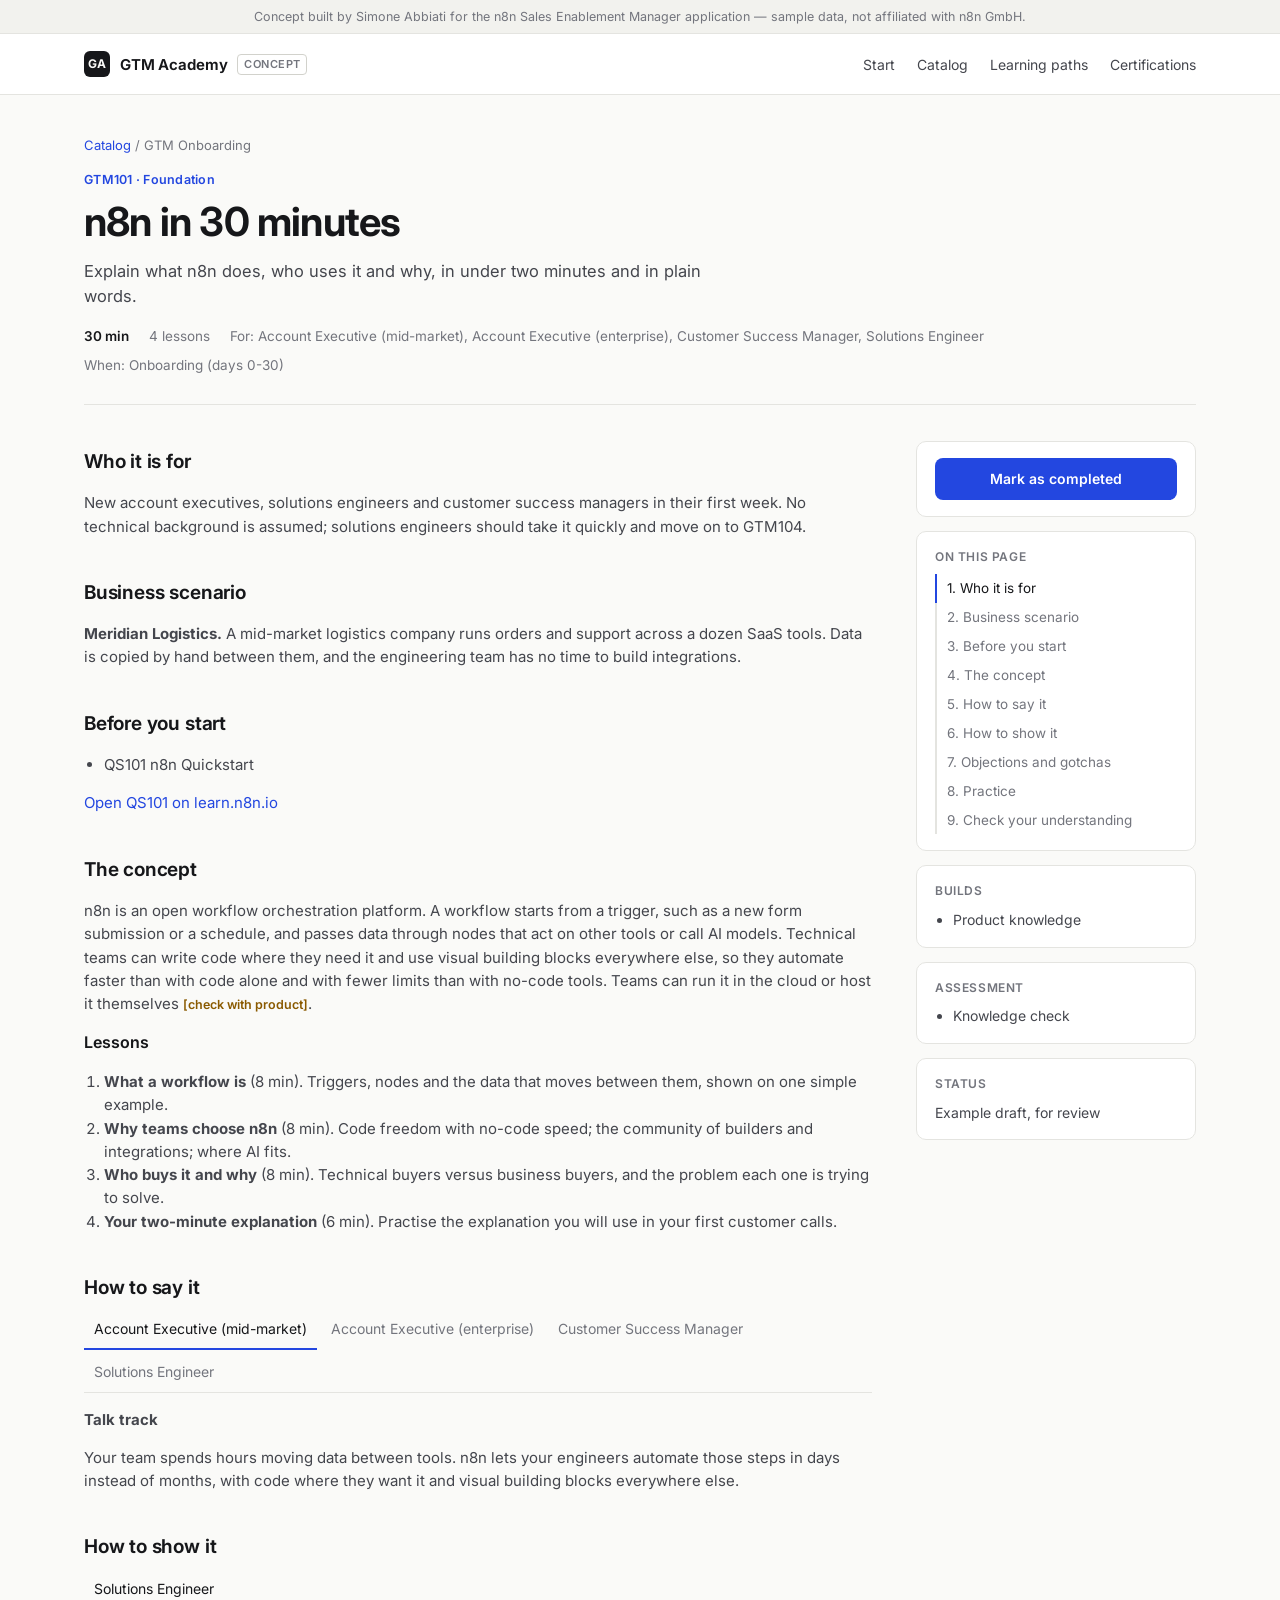
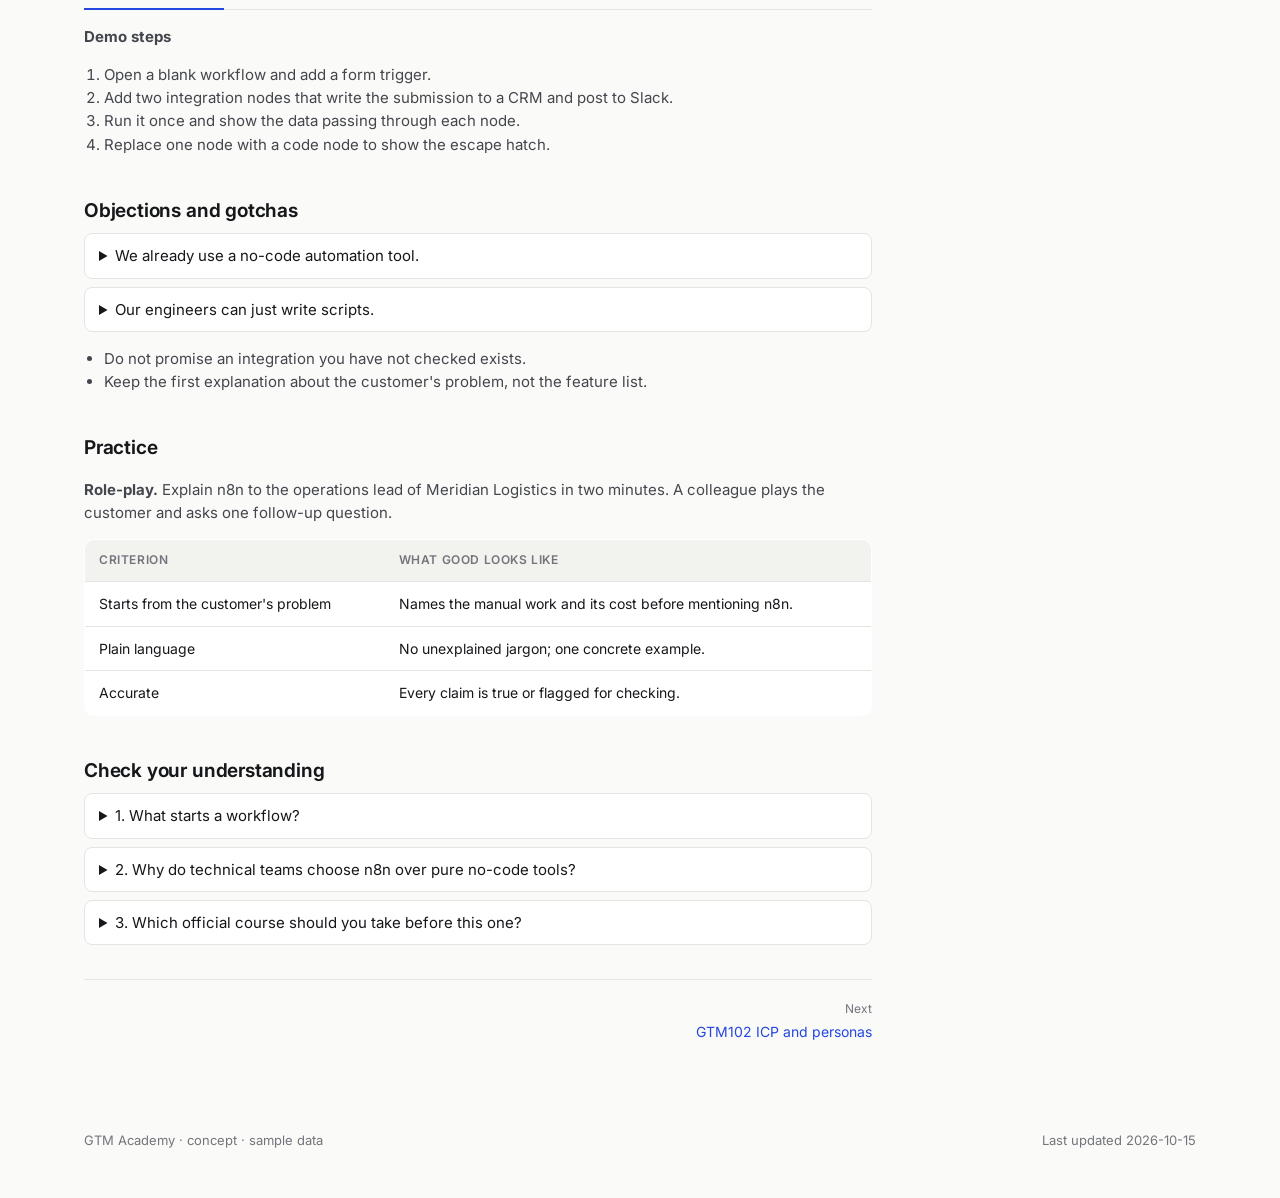
==== commit 9f1f6186: "Cache-bust stylesheet and give icons intrinsic size Co-Authored-By: Claude Opus 5.5 <noreply@anthrop" ====
--- a/courses/GTM101.html
+++ b/courses/GTM101.html
@@ -6,7 +6,7 @@
 <title>n8n in 30 minutes — GTM Academy (concept)</title>
 <link rel="preconnect" href="https://fonts.googleapis.com">
 <link href="https://fonts.googleapis.com/css2?family=Inter:wght@400;500;600;650;700&display=swap" rel="stylesheet">
-<link rel="stylesheet" href="../templates/style.css">
+<link rel="stylesheet" href="../templates/style.css?v=3">
 </head>
 <body>
 <div class="readbar" id="readbar" aria-hidden="true"></div>
